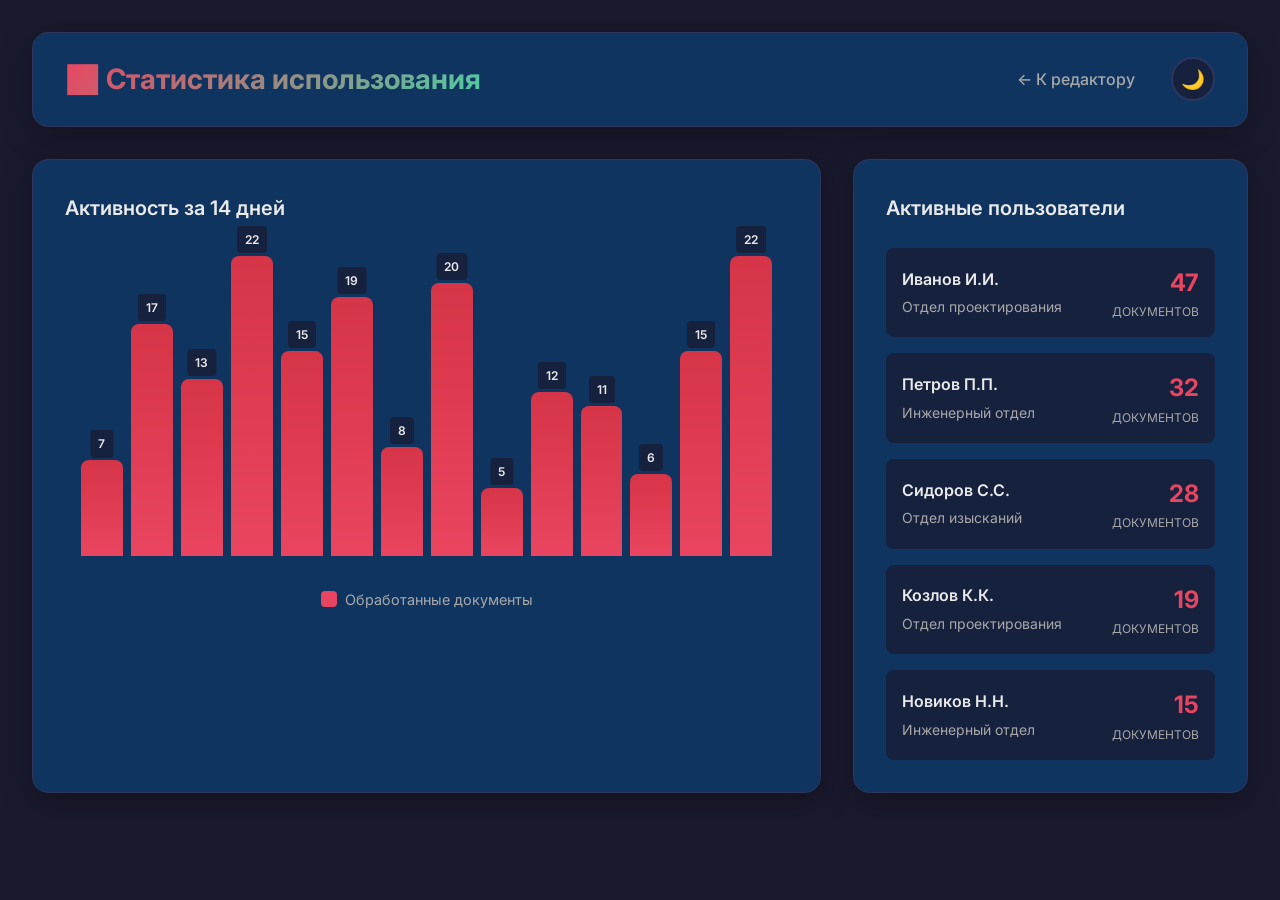
==== frontend/stats.html @ db3cbfbe "prod3" ====
<!DOCTYPE html>
<html lang="ru">
<head>
  <meta charset="UTF-8">
  <meta name="viewport" content="width=device-width, initial-scale=1.0">
  <title>Статистика - Генератор документов</title>
  <link rel="stylesheet" href="style.css">
  <link href="https://fonts.googleapis.com/css2?family=Inter:wght@400;500;600;700&display=swap" rel="stylesheet">
</head>
<body>
  <div class="container">
    <header class="header">
      <h1 class="header__title">📊 Статистика использования</h1>
      <nav class="header__nav">
        <a href="index.html" class="nav-link">← К редактору</a>
        <button class="theme-toggle" id="themeToggle" aria-label="Переключить тему">
          <span id="themeIcon">🌙</span>
        </button>
      </nav>
    </header>

    <div class="stats-grid">
      <section class="stats-card">
        <h2 class="section-title">Активность за 14 дней</h2>
        <div class="chart-container">
          <div class="chart" id="activityChart"></div>
        </div>
        <div class="chart-legend">
          <span class="chart-legend__item">
            <span class="chart-legend__color" style="background: var(--accent);"></span>
            Обработанные документы
          </span>
        </div>
      </section>

      <section class="stats-card">
        <h2 class="section-title">Активные пользователи</h2>
        <div class="users-list" id="usersList"></div>
      </section>
    </div>
  </div>

  <script src="stats.js"></script>
</body>
</html>
---- frontend/style.css ----
:root {
  --bg-primary: #1a1a2e;
  --bg-secondary: #16213e;
  --bg-card: #0f3460;
  --text-primary: #eaeaea;
  --text-secondary: #a8a8a8;
  --accent: #e94560;
  --accent-hover: #d63447;
  --accent-light: rgba(233, 69, 96, 0.1);
  --success: #4ecca3;
  --border: #2d3561;
  --shadow: 0 8px 32px rgba(0, 0, 0, 0.3);
  --radius: 16px;
  --radius-sm: 8px;
  --transition: all 0.3s cubic-bezier(0.4, 0, 0.2, 1);
  --font: 'Inter', -apple-system, BlinkMacSystemFont, sans-serif;
}

[data-theme="light"] {
  --bg-primary: #f5f7fa;
  --bg-secondary: #ffffff;
  --bg-card: #ffffff;
  --text-primary: #2d3748;
  --text-secondary: #718096;
  --success: #48bb78;
  --border: #e2e8f0;
  --shadow: 0 4px 16px rgba(0, 0, 0, 0.08);
}

* { box-sizing: border-box; margin: 0; padding: 0; }

body {
  font-family: var(--font);
  background: var(--bg-primary);
  color: var(--text-primary);
  line-height: 1.6;
  transition: var(--transition);
}

.container { max-width: 1600px; margin: 0 auto; padding: 2rem; min-height: 100vh; }

.header {
  display: flex;
  justify-content: space-between;
  align-items: center;
  margin-bottom: 2rem;
  padding: 1.5rem 2rem;
  background: var(--bg-card);
  border-radius: var(--radius);
  box-shadow: var(--shadow);
  border: 1px solid var(--border);
}

.header__title {
  font-size: 1.75rem;
  font-weight: 700;
  background: linear-gradient(135deg, var(--accent), var(--success));
  -webkit-background-clip: text;
  -webkit-text-fill-color: transparent;
}

.header__nav { display: flex; gap: 1rem; align-items: center; }

.nav-link {
  padding: 0.5rem 1.25rem;
  border-radius: var(--radius-sm);
  text-decoration: none;
  color: var(--text-secondary);
  font-weight: 500;
  transition: var(--transition);
}

.nav-link:hover { color: var(--accent); background: var(--accent-light); }

.theme-toggle {
  width: 44px; height: 44px;
  border-radius: 50%;
  border: 2px solid var(--border);
  background: var(--bg-secondary);
  cursor: pointer;
  display: flex; align-items: center; justify-content: center;
  transition: var(--transition);
  color: var(--text-primary);
  font-size: 1.2rem;
}

.theme-toggle:hover { border-color: var(--accent); transform: rotate(20deg); }

.main-grid { display: grid; grid-template-columns: 1fr 400px; gap: 2rem; margin-bottom: 2rem; }

.upload-section {
  background: var(--bg-card);
  border-radius: var(--radius);
  padding: 2rem;
  box-shadow: var(--shadow);
  border: 1px solid var(--border);
}

.section-title { font-size: 1.25rem; font-weight: 600; margin-bottom: 1.5rem; color: var(--text-primary); }

.drop-zone {
  border: 3px dashed var(--border);
  border-radius: var(--radius);
  padding: 3rem 2rem;
  text-align: center;
  cursor: pointer;
  transition: var(--transition);
  background: var(--bg-secondary);
  position: relative;
}

.drop-zone:hover, .drop-zone.drag-over { border-color: var(--accent); background: var(--accent-light); }

.drop-zone__icon { font-size: 3rem; margin-bottom: 1rem; color: var(--accent); }

.drop-zone__text { font-size: 1.1rem; color: var(--text-secondary); margin-bottom: 0.5rem; }

.drop-zone__hint { font-size: 0.875rem; color: var(--text-secondary); opacity: 0.7; }

.file-input { display: none; }

.file-info { margin-top: 1.5rem; padding: 1rem; background: var(--bg-secondary); border-radius: var(--radius-sm); display: none; }

.file-info.visible { display: block; animation: slideIn 0.3s ease; }

.file-info__name { font-weight: 600; color: var(--text-primary); margin-bottom: 0.25rem; }

.file-info__size { font-size: 0.875rem; color: var(--text-secondary); }

.progress-section { margin-top: 2rem; display: none; }

.progress-section.visible { display: block; animation: slideIn 0.3s ease; }

.progress-steps { display: flex; flex-direction: column; gap: 1rem; }

.progress-step {
  display: flex; align-items: center; gap: 1rem;
  padding: 1rem;
  background: var(--bg-secondary);
  border-radius: var(--radius-sm);
  transition: var(--transition);
}

.progress-step.active { background: var(--accent-light); border-left: 4px solid var(--accent); }

.progress-step.completed { opacity: 0.6; }

.progress-step__icon {
  width: 32px; height: 32px;
  border-radius: 50%;
  display: flex; align-items: center; justify-content: center;
  background: var(--border);
  color: var(--text-primary);
  font-weight: 600;
  flex-shrink: 0;
}

.progress-step.active .progress-step__icon { background: var(--accent); animation: pulse 1.5s infinite; }

.progress-step.completed .progress-step__icon { background: var(--success); }

.progress-step__text { font-weight: 500; }

@keyframes pulse { 0%, 100% { transform: scale(1); } 50% { transform: scale(1.1); } }

.actions { margin-top: 2rem; display: flex; gap: 1rem; }

.btn {
  padding: 0.875rem 2rem;
  border: none;
  border-radius: var(--radius-sm);
  font-size: 1rem;
  font-weight: 600;
  cursor: pointer;
  transition: var(--transition);
  display: inline-flex;
  align-items: center;
  gap: 0.5rem;
}

.btn--primary { background: var(--accent); color: white; }

.btn--primary:hover:not(:disabled) { background: var(--accent-hover); transform: translateY(-2px); box-shadow: 0 8px 16px rgba(233, 69, 96, 0.3); }

.btn--primary:disabled { opacity: 0.5; cursor: not-allowed; }

.btn--secondary { background: var(--bg-secondary); color: var(--text-primary); border: 2px solid var(--border); }

.btn--secondary:hover { border-color: var(--accent); color: var(--accent); }

.recent-files {
  background: var(--bg-card);
  border-radius: var(--radius);
  padding: 1.5rem;
  box-shadow: var(--shadow);
  border: 1px solid var(--border);
  max-height: calc(100vh - 200px);
  overflow-y: auto;
}

.recent-files__list { display: flex; flex-direction: column; gap: 0.75rem; }

.file-item {
  display: flex; align-items: center; justify-content: space-between;
  padding: 1rem;
  background: var(--bg-secondary);
  border-radius: var(--radius-sm);
  transition: var(--transition);
}

.file-item:hover { transform: translateX(4px); background: var(--accent-light); }

.file-item__info { flex: 1; min-width: 0; }

.file-item__name {
  font-weight: 600;
  color: var(--text-primary);
  margin-bottom: 0.25rem;
  font-size: 0.95rem;
  white-space: nowrap;
  overflow: hidden;
  text-overflow: ellipsis;
}

.file-item__date { font-size: 0.8rem; color: var(--text-secondary); }

.file-item__download {
  padding: 0.5rem 1rem;
  background: var(--accent);
  color: white;
  border: none;
  border-radius: var(--radius-sm);
  cursor: pointer;
  transition: var(--transition);
  font-size: 0.875rem;
  flex-shrink: 0;
  margin-left: 1rem;
}

.file-item__download:hover { background: var(--accent-hover); }

.empty-state { text-align: center; padding: 2rem; color: var(--text-secondary); }

.toast {
  position: fixed;
  bottom: 2rem;
  right: 2rem;
  background: var(--success);
  color: white;
  padding: 1rem 1.5rem;
  border-radius: var(--radius-sm);
  box-shadow: var(--shadow);
  transform: translateX(500px);
  transition: transform 0.4s cubic-bezier(0.4, 0, 0.2, 1);
  z-index: 1000;
  display: flex;
  align-items: center;
  gap: 0.75rem;
  font-weight: 500;
}

.toast.visible { transform: translateX(0); }

.toast__icon { font-size: 1.5rem; }

@keyframes slideIn { from { opacity: 0; transform: translateY(-10px); } to { opacity: 1; transform: translateY(0); } }

@media (max-width: 1200px) { .main-grid { grid-template-columns: 1fr; } .recent-files { max-height: 400px; } }

@media (max-width: 768px) {
  .container { padding: 1rem; }
  .header { flex-direction: column; gap: 1rem; }
  .actions { flex-direction: column; }
  .btn { width: 100%; justify-content: center; }
}

::-webkit-scrollbar { width: 8px; height: 8px; }

::-webkit-scrollbar-track { background: var(--bg-secondary); }

::-webkit-scrollbar-thumb { background: var(--border); border-radius: 4px; }

::-webkit-scrollbar-thumb:hover { background: var(--accent); }

.stats-grid { display: grid; grid-template-columns: 2fr 1fr; gap: 2rem; margin-bottom: 2rem; }

.stats-card { background: var(--bg-card); border-radius: var(--radius); padding: 2rem; box-shadow: var(--shadow); border: 1px solid var(--border); }

.chart-container { height: 300px; margin: 2rem 0; }

.chart { display: flex; align-items: flex-end; justify-content: space-between; height: 100%; gap: 0.5rem; padding: 0 1rem; }

.chart-bar {
  flex: 1;
  background: linear-gradient(to top, var(--accent), var(--accent-hover));
  border-radius: 8px 8px 0 0;
  position: relative;
  cursor: pointer;
  transition: var(--transition);
  min-height: 20px;
}

.chart-bar:hover { opacity: 0.8; transform: translateY(-4px); }

.chart-bar__label {
  position: absolute;
  top: -30px;
  left: 50%;
  transform: translateX(-50%);
  background: var(--bg-secondary);
  padding: 0.25rem 0.5rem;
  border-radius: 4px;
  font-size: 0.75rem;
  font-weight: 600;
  white-space: nowrap;
}

.chart-legend { display: flex; justify-content: center; gap: 2rem; margin-top: 1rem; }

.chart-legend__item { display: flex; align-items: center; gap: 0.5rem; font-size: 0.9rem; color: var(--text-secondary); }

.chart-legend__color { width: 16px; height: 16px; border-radius: 4px; }

.users-list { display: flex; flex-direction: column; gap: 1rem; }

.user-item {
  display: flex; justify-content: space-between; align-items: center;
  padding: 1rem;
  background: var(--bg-secondary);
  border-radius: var(--radius-sm);
  transition: var(--transition);
}

.user-item:hover { transform: translateX(4px); background: var(--accent-light); }

.user-item__info { flex: 1; }

.user-item__name { font-weight: 600; color: var(--text-primary); margin-bottom: 0.25rem; }

.user-item__dept { font-size: 0.875rem; color: var(--text-secondary); }

.user-item__stats { text-align: right; }

.user-item__count { font-size: 1.5rem; font-weight: 700; color: var(--accent); }

.user-item__label { font-size: 0.75rem; color: var(--text-secondary); text-transform: uppercase; }

@media (max-width: 1200px) { .stats-grid { grid-template-columns: 1fr; } }
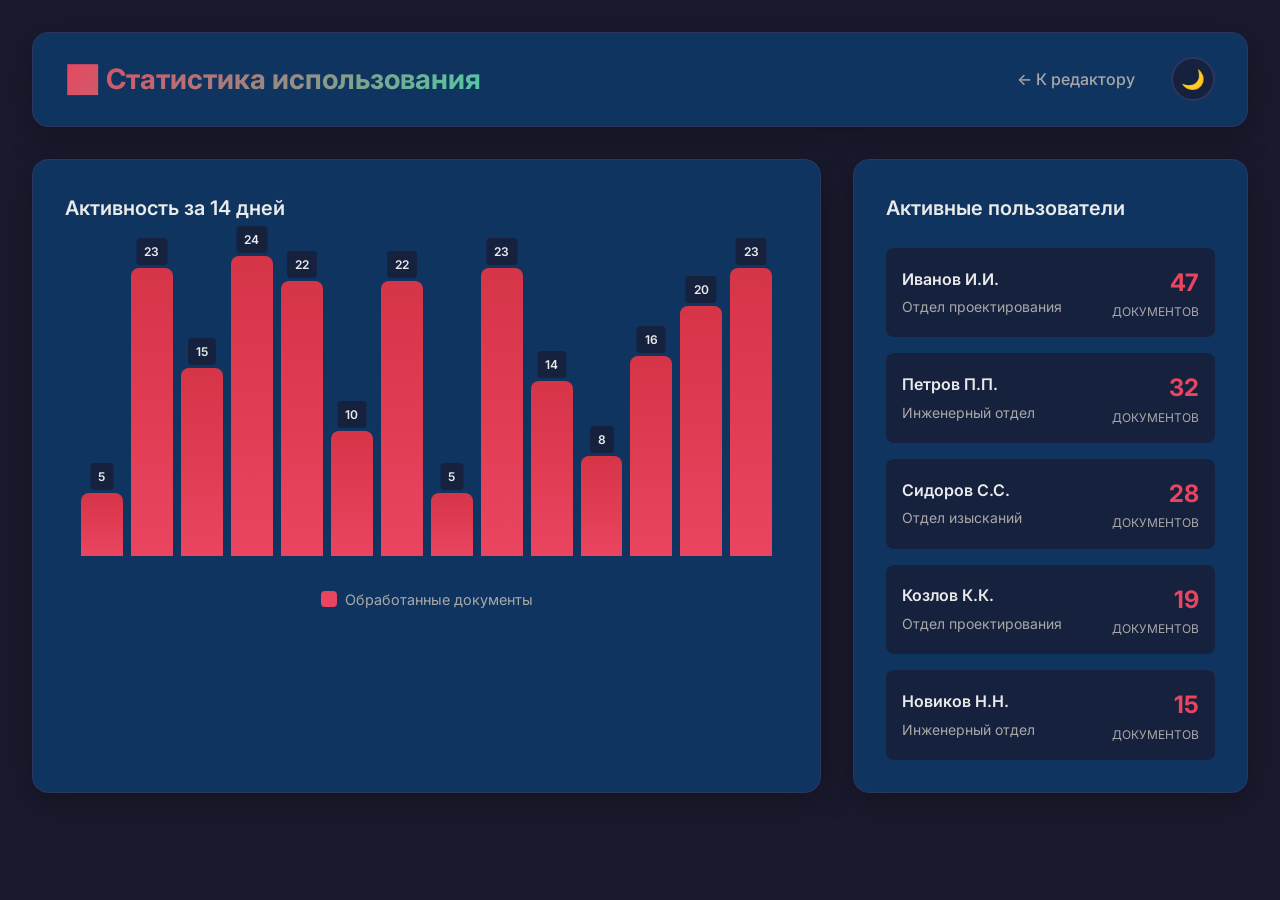
==== commit 4f2d3eb1: "11.08.26" ====
--- a/frontend/stats.html
+++ b/frontend/stats.html
@@ -18,7 +18,6 @@
         </button>
       </nav>
     </header>
-
     <div class="stats-grid">
       <section class="stats-card">
         <h2 class="section-title">Активность за 14 дней</h2>
@@ -32,14 +31,12 @@
           </span>
         </div>
       </section>
-
       <section class="stats-card">
         <h2 class="section-title">Активные пользователи</h2>
         <div class="users-list" id="usersList"></div>
       </section>
     </div>
   </div>
-
   <script src="stats.js"></script>
 </body>
 </html>
--- a/frontend/style.css
+++ b/frontend/style.css
@@ -8,6 +8,7 @@
   --accent-hover: #d63447;
   --accent-light: rgba(233, 69, 96, 0.1);
   --success: #4ecca3;
+  --success-light: rgba(78, 204, 163, 0.12);
   --border: #2d3561;
   --shadow: 0 8px 32px rgba(0, 0, 0, 0.3);
   --radius: 16px;
@@ -23,6 +24,7 @@
   --text-primary: #2d3748;
   --text-secondary: #718096;
   --success: #48bb78;
+  --success-light: rgba(72, 187, 120, 0.1);
   --border: #e2e8f0;
   --shadow: 0 4px 16px rgba(0, 0, 0, 0.08);
 }
@@ -35,6 +37,19 @@
   color: var(--text-primary);
   line-height: 1.6;
   transition: var(--transition);
+}
+
+@media (prefers-reduced-motion: reduce) {
+  *, *::before, *::after {
+    animation-duration: 0.01ms !important;
+    animation-iteration-count: 1 !important;
+    transition-duration: 0.01ms !important;
+  }
+}
+
+:focus-visible {
+  outline: 2px solid var(--accent);
+  outline-offset: 2px;
 }
 
 .container { max-width: 1600px; margin: 0 auto; padding: 2rem; min-height: 100vh; }
@@ -86,7 +101,7 @@
 
 .theme-toggle:hover { border-color: var(--accent); transform: rotate(20deg); }
 
-.main-grid { display: grid; grid-template-columns: 1fr 400px; gap: 2rem; margin-bottom: 2rem; }
+.main-grid { display: grid; grid-template-columns: 1fr 400px; gap: 2rem; margin-bottom: 2rem; align-items: start; }
 
 .upload-section {
   background: var(--bg-card);
@@ -127,9 +142,92 @@
 
 .file-info__size { font-size: 0.875rem; color: var(--text-secondary); }
 
+/* Поле названия проекта */
+
+.project-field {
+  margin-top: 1rem;
+  padding: 1rem;
+  background: var(--bg-secondary);
+  border-radius: var(--radius-sm);
+  display: none;
+}
+
+.project-field.visible { display: block; animation: slideIn 0.3s ease; }
+
+.project-field__label {
+  display: block;
+  font-size: 0.8rem;
+  font-weight: 600;
+  color: var(--text-secondary);
+  text-transform: uppercase;
+  letter-spacing: 0.03em;
+  margin-bottom: 0.5rem;
+}
+
+.project-field__input {
+  width: 100%;
+  padding: 0.7rem 0.9rem;
+  font-family: var(--font);
+  font-size: 0.95rem;
+  font-weight: 500;
+  color: var(--text-primary);
+  background: var(--bg-primary);
+  border: 2px solid var(--border);
+  border-radius: var(--radius-sm);
+  transition: var(--transition);
+}
+
+.project-field__input:focus {
+  outline: none;
+  border-color: var(--accent);
+}
+
+.project-field__hint {
+  margin-top: 0.5rem;
+  font-size: 0.75rem;
+  color: var(--text-secondary);
+  opacity: 0.8;
+}
+
+/* Индикатор процесса обработки */
+
 .progress-section { margin-top: 2rem; display: none; }
 
 .progress-section.visible { display: block; animation: slideIn 0.3s ease; }
+
+.progress-bar {
+  height: 6px;
+  border-radius: 999px;
+  background: var(--border);
+  overflow: hidden;
+  margin-bottom: 1.5rem;
+  position: relative;
+}
+
+.progress-bar__fill {
+  position: absolute;
+  top: 0; left: 0; bottom: 0;
+  width: 40%;
+  border-radius: 999px;
+  background: linear-gradient(90deg, var(--accent), var(--success));
+  transform: translateX(-100%);
+}
+
+.progress-bar.active .progress-bar__fill {
+  animation: progressSlide 1.3s ease-in-out infinite;
+}
+
+.progress-bar.done .progress-bar__fill {
+  animation: none;
+  width: 100%;
+  transform: translateX(0);
+}
+
+@keyframes progressSlide {
+  0% { transform: translateX(-100%); }
+  50% { transform: translateX(130%); }
+  100% { transform: translateX(280%); }
+}
 
 .progress-steps { display: flex; flex-direction: column; gap: 1rem; }
 
@@ -163,9 +261,27 @@
 
 @keyframes pulse { 0%, 100% { transform: scale(1); } 50% { transform: scale(1.1); } }
 
+.progress-done {
+  display: none;
+  align-items: center;
+  gap: 0.75rem;
+  margin-top: 1.25rem;
+  padding: 1rem 1.25rem;
+  background: var(--success-light);
+  border: 1px solid var(--success);
+  border-radius: var(--radius-sm);
+  color: var(--text-primary);
+  font-weight: 500;
+}
+
+.progress-done.visible { display: flex; animation: slideIn 0.3s ease; }
+
+.progress-done__icon { font-size: 1.3rem; }
+
 .actions { margin-top: 2rem; display: flex; gap: 1rem; }
 
 .btn {
+  position: relative;
   padding: 0.875rem 2rem;
   border: none;
   border-radius: var(--radius-sm);
@@ -186,7 +302,26 @@
 
 .btn--secondary { background: var(--bg-secondary); color: var(--text-primary); border: 2px solid var(--border); }
 
-.btn--secondary:hover { border-color: var(--accent); color: var(--accent); }
+.btn--secondary:hover:not(:disabled) { border-color: var(--accent); color: var(--accent); }
+
+.btn--secondary:disabled { opacity: 0.5; cursor: not-allowed; }
+
+.btn__spinner {
+  display: none;
+  width: 16px; height: 16px;
+  border-radius: 50%;
+  border: 2px solid rgba(255, 255, 255, 0.4);
+  border-top-color: white;
+}
+
+.btn__spinner.spinning {
+  display: inline-block;
+  animation: spin 0.7s linear infinite;
+}
+
+@keyframes spin { to { transform: rotate(360deg); } }
+
+/* Список готовых файлов, сгруппированный по проектам */
 
 .recent-files {
   background: var(--bg-card);
@@ -194,47 +329,115 @@
   padding: 1.5rem;
   box-shadow: var(--shadow);
   border: 1px solid var(--border);
-  max-height: calc(100vh - 200px);
+  display: flex;
+  flex-direction: column;
+}
+
+.recent-files__list {
+  display: flex;
+  flex-direction: column;
+  gap: 0.75rem;
+  max-height: calc(100vh - 220px);
   overflow-y: auto;
-}
-
-.recent-files__list { display: flex; flex-direction: column; gap: 0.75rem; }
-
-.file-item {
-  display: flex; align-items: center; justify-content: space-between;
-  padding: 1rem;
-  background: var(--bg-secondary);
-  border-radius: var(--radius-sm);
-  transition: var(--transition);
-}
-
-.file-item:hover { transform: translateX(4px); background: var(--accent-light); }
-
-.file-item__info { flex: 1; min-width: 0; }
-
-.file-item__name {
-  font-weight: 600;
-  color: var(--text-primary);
-  margin-bottom: 0.25rem;
-  font-size: 0.95rem;
+  padding-right: 4px;
+}
+
+.file-group {
+  border: 1px solid var(--border);
+  border-radius: var(--radius-sm);
+  overflow: hidden;
+  background: var(--bg-secondary);
+}
+
+.file-group__header {
+  width: 100%;
+  display: flex;
+  align-items: center;
+  gap: 0.6rem;
+  padding: 0.75rem 1rem;
+  background: transparent;
+  border: none;
+  cursor: pointer;
+  font-family: var(--font);
+  color: var(--text-primary);
+  text-align: left;
+  transition: var(--transition);
+}
+
+.file-group__header:hover { background: var(--accent-light); }
+
+.file-group__chevron {
+  font-size: 0.7rem;
+  color: var(--text-secondary);
+  transition: transform 0.25s ease;
+  flex-shrink: 0;
+}
+
+.file-group--collapsed .file-group__chevron { transform: rotate(-90deg); }
+
+.file-group__name {
+  flex: 1;
+  font-weight: 600;
+  font-size: 0.9rem;
   white-space: nowrap;
   overflow: hidden;
   text-overflow: ellipsis;
 }
 
-.file-item__date { font-size: 0.8rem; color: var(--text-secondary); }
+.file-group__count {
+  font-size: 0.75rem;
+  font-weight: 600;
+  color: var(--text-secondary);
+  background: var(--bg-primary);
+  border-radius: 999px;
+  padding: 0.15rem 0.55rem;
+  flex-shrink: 0;
+}
+
+.file-group__files {
+  display: flex;
+  flex-direction: column;
+  gap: 0.5rem;
+  padding: 0 0.6rem 0.6rem;
+}
+
+.file-group--collapsed .file-group__files { display: none; }
+
+.file-item {
+  display: flex; align-items: center; justify-content: space-between;
+  padding: 0.85rem;
+  background: var(--bg-primary);
+  border-radius: var(--radius-sm);
+  transition: var(--transition);
+}
+
+.file-item:hover { transform: translateX(4px); background: var(--accent-light); }
+
+.file-item__info { flex: 1; min-width: 0; }
+
+.file-item__name {
+  font-weight: 600;
+  color: var(--text-primary);
+  margin-bottom: 0.25rem;
+  font-size: 0.9rem;
+  white-space: nowrap;
+  overflow: hidden;
+  text-overflow: ellipsis;
+}
+
+.file-item__date { font-size: 0.75rem; color: var(--text-secondary); }
 
 .file-item__download {
-  padding: 0.5rem 1rem;
+  padding: 0.5rem 0.85rem;
   background: var(--accent);
   color: white;
   border: none;
   border-radius: var(--radius-sm);
   cursor: pointer;
   transition: var(--transition);
-  font-size: 0.875rem;
+  font-size: 0.8rem;
   flex-shrink: 0;
-  margin-left: 1rem;
+  margin-left: 0.75rem;
 }
 
 .file-item__download:hover { background: var(--accent-hover); }
@@ -257,6 +460,7 @@
   align-items: center;
   gap: 0.75rem;
   font-weight: 500;
+  max-width: 90vw;
 }
 
 .toast.visible { transform: translateX(0); }
@@ -265,7 +469,10 @@
 
 @keyframes slideIn { from { opacity: 0; transform: translateY(-10px); } to { opacity: 1; transform: translateY(0); } }
 
-@media (max-width: 1200px) { .main-grid { grid-template-columns: 1fr; } .recent-files { max-height: 400px; } }
+@media (max-width: 1200px) {
+  .main-grid { grid-template-columns: 1fr; }
+  .recent-files__list { max-height: 400px; }
+}
 
 @media (max-width: 768px) {
   .container { padding: 1rem; }
@@ -281,6 +488,8 @@
 ::-webkit-scrollbar-thumb { background: var(--border); border-radius: 4px; }
 
 ::-webkit-scrollbar-thumb:hover { background: var(--accent); }
+
+/* Страница статистики */
 
 .stats-grid { display: grid; grid-template-columns: 2fr 1fr; gap: 2rem; margin-bottom: 2rem; }
 
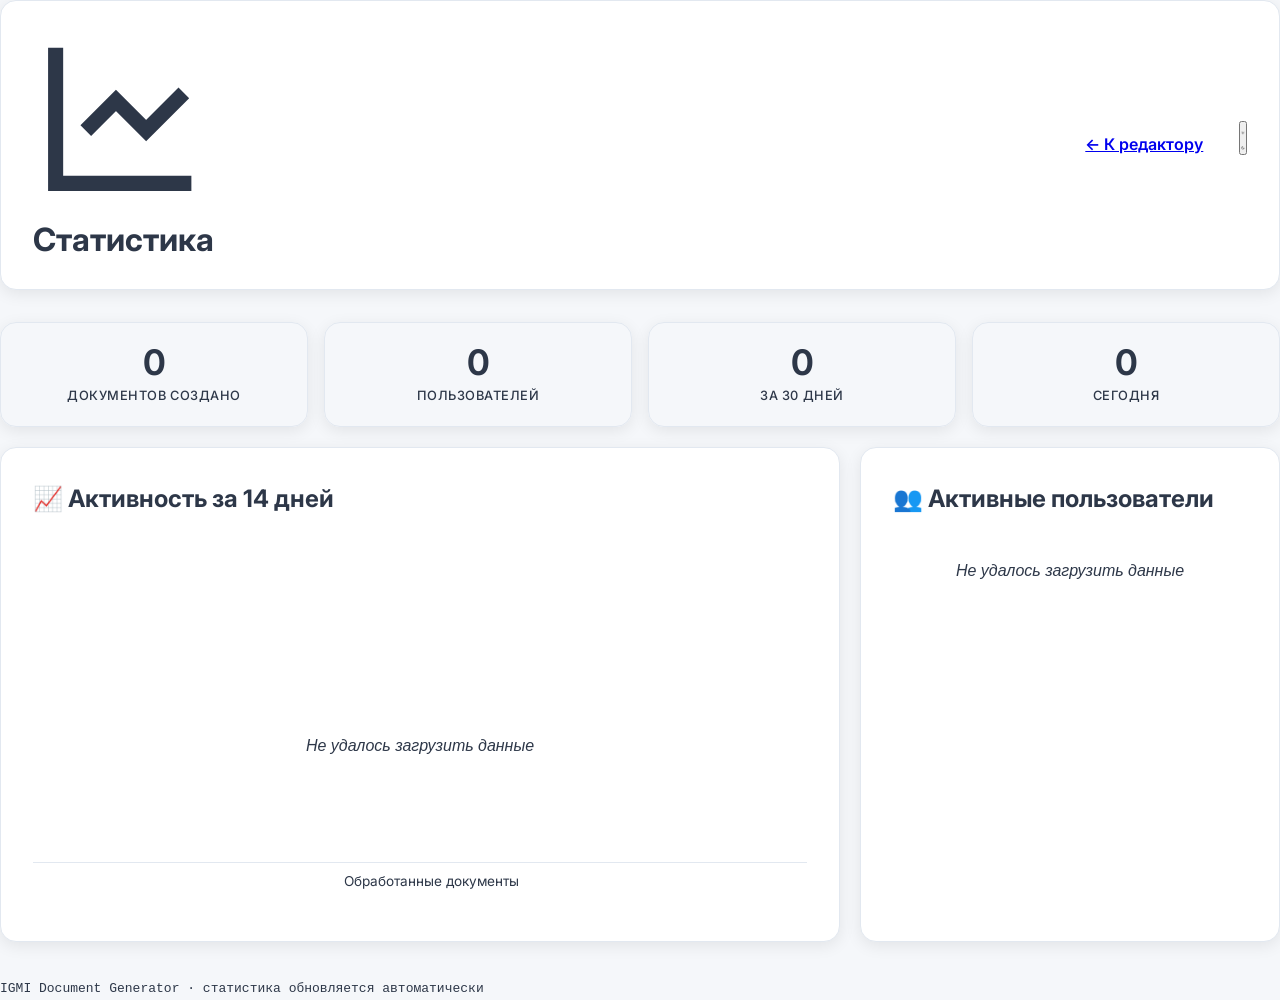
==== commit 503c09b0: "web" ====
--- a/frontend/stats.html
+++ b/frontend/stats.html
@@ -3,40 +3,95 @@
 <head>
   <meta charset="UTF-8">
   <meta name="viewport" content="width=device-width, initial-scale=1.0">
-  <title>Статистика - Генератор документов</title>
+  <title>Статистика — Локальный редактор текста</title>
   <link rel="stylesheet" href="style.css">
   <link href="https://fonts.googleapis.com/css2?family=Inter:wght@400;500;600;700&display=swap" rel="stylesheet">
 </head>
 <body>
-  <div class="container">
+  <div class="app">
     <header class="header">
-      <h1 class="header__title">📊 Статистика использования</h1>
-      <nav class="header__nav">
-        <a href="index.html" class="nav-link">← К редактору</a>
-        <button class="theme-toggle" id="themeToggle" aria-label="Переключить тему">
-          <span id="themeIcon">🌙</span>
+      <div class="header__brand">
+        <svg class="header__logo" viewBox="0 0 24 24" fill="none" stroke="currentColor" stroke-width="2">
+          <path d="M3 3v18h18"></path>
+          <path d="M7 14l4-4 4 4 5-5"></path>
+        </svg>
+        <h1>Статистика</h1>
+      </div>
+      <div class="header__actions">
+        <a href="/" class="btn btn--ghost btn--sm">← К редактору</a>
+        <button class="icon-btn" id="themeToggle" aria-label="Переключить тему">
+          <svg class="icon-sun" viewBox="0 0 24 24" fill="none" stroke="currentColor" stroke-width="2">
+            <circle cx="12" cy="12" r="4"></circle>
+            <path d="M12 2v2M12 20v2M4.93 4.93l1.41 1.41M17.66 17.66l1.41 1.41M2 12h2M20 12h2M4.93 19.07l1.41-1.41M17.66 6.34l1.41-1.41"></path>
+          </svg>
+          <svg class="icon-moon" viewBox="0 0 24 24" fill="none" stroke="currentColor" stroke-width="2">
+            <path d="M21 12.79A9 9 0 1 1 11.21 3 7 7 0 0 0 21 12.79z"></path>
+          </svg>
         </button>
-      </nav>
+      </div>
     </header>
-    <div class="stats-grid">
-      <section class="stats-card">
-        <h2 class="section-title">Активность за 14 дней</h2>
-        <div class="chart-container">
-          <div class="chart" id="activityChart"></div>
+
+    <main class="stats-layout">
+      <!-- Счётчики сверху -->
+      <section class="counters" id="counters">
+        <div class="counter">
+          <div class="counter__value" id="counterDocs">0</div>
+          <div class="counter__label">документов создано</div>
         </div>
-        <div class="chart-legend">
-          <span class="chart-legend__item">
-            <span class="chart-legend__color" style="background: var(--accent);"></span>
-            Обработанные документы
-          </span>
+        <div class="counter">
+          <div class="counter__value" id="counterUsers">0</div>
+          <div class="counter__label">пользователей</div>
+        </div>
+        <div class="counter">
+          <div class="counter__value" id="counter30d">0</div>
+          <div class="counter__label">за 30 дней</div>
+        </div>
+        <div class="counter">
+          <div class="counter__value" id="counterToday">0</div>
+          <div class="counter__label">сегодня</div>
         </div>
       </section>
-      <section class="stats-card">
-        <h2 class="section-title">Активные пользователи</h2>
-        <div class="users-list" id="usersList"></div>
-      </section>
-    </div>
+
+      <!-- Основная сетка: график + пользователи -->
+      <div class="stats-grid">
+        <section class="panel stats-card">
+          <div class="panel__header">
+            <h2>📈 Активность за 14 дней</h2>
+          </div>
+          <div class="chart-container">
+            <div class="chart" id="activityChart">
+              <div class="placeholder">Загрузка...</div>
+            </div>
+          </div>
+          <div class="chart-legend">
+            <span class="chart-legend__item">
+              <span class="chart-legend__color"></span>
+              Обработанные документы
+            </span>
+          </div>
+        </section>
+
+        <section class="panel stats-card">
+          <div class="panel__header">
+            <h2>👥 Активные пользователи</h2>
+          </div>
+          <div class="users-list" id="usersList">
+            <div class="placeholder">Загрузка...</div>
+          </div>
+        </section>
+      </div>
+    </main>
+
+    <footer class="footer">
+      <code>IGMI Document Generator · статистика обновляется автоматически</code>
+    </footer>
   </div>
+
+  <div class="toast" id="toast">
+    <span class="toast__icon">✅</span>
+    <span class="toast__text" id="toastText"></span>
+  </div>
+
   <script src="stats.js"></script>
 </body>
 </html>
--- a/frontend/style.css
+++ b/frontend/style.css
@@ -70,6 +70,7 @@
   font-size: 1.75rem;
   font-weight: 700;
   background: linear-gradient(135deg, var(--accent), var(--success));
+  background-clip: text;
   -webkit-background-clip: text;
   -webkit-text-fill-color: transparent;
 }
@@ -554,4 +555,274 @@
 
 .user-item__label { font-size: 0.75rem; color: var(--text-secondary); text-transform: uppercase; }
 
-@media (max-width: 1200px) { .stats-grid { grid-template-columns: 1fr; } }+@media (max-width: 1200px) { .stats-grid { grid-template-columns: 1fr; } }
+
+/* ============================================= */
+/* СТРАНИЦА СТАТИСТИКИ                          */
+/* ============================================= */
+
+.stats-layout {
+  display: flex;
+  flex-direction: column;
+  gap: 1.25rem;
+  flex: 1;
+}
+
+/* Счётчики */
+.counters {
+  display: grid;
+  grid-template-columns: repeat(4, 1fr);
+  gap: 1rem;
+}
+
+.counter {
+  background: var(--bg-elevated);
+  border: 1px solid var(--border);
+  border-radius: var(--radius);
+  padding: 1.25rem 1rem;
+  box-shadow: var(--shadow);
+  text-align: center;
+  transition: transform var(--transition), border-color var(--transition);
+}
+
+.counter:hover {
+  transform: translateY(-2px);
+  border-color: var(--primary);
+}
+
+.counter__value {
+  font-size: 2.2rem;
+  font-weight: 700;
+  color: var(--primary);
+  line-height: 1.1;
+  margin-bottom: 0.25rem;
+  font-variant-numeric: tabular-nums;
+}
+
+.counter__label {
+  font-size: 0.8rem;
+  color: var(--text-muted);
+  font-weight: 500;
+  text-transform: uppercase;
+  letter-spacing: 0.04em;
+}
+
+/* Сетка: график + пользователи */
+.stats-grid {
+  display: grid;
+  grid-template-columns: 2fr 1fr;
+  gap: 1.25rem;
+}
+
+.stats-card {
+  min-height: 380px;
+}
+
+/* График */
+.chart-container {
+  height: 280px;
+  padding: 1rem 1.25rem;
+  display: flex;
+  align-items: flex-end;
+}
+
+.chart {
+  display: flex;
+  align-items: flex-end;
+  justify-content: space-between;
+  width: 100%;
+  height: 100%;
+  gap: 6px;
+  padding-bottom: 24px;
+  position: relative;
+}
+
+.chart-bar {
+  flex: 1;
+  background: linear-gradient(to top, var(--primary), var(--primary-hover));
+  border-radius: 6px 6px 0 0;
+  position: relative;
+  cursor: pointer;
+  transition: opacity var(--transition), transform var(--transition);
+  min-height: 4px;
+  display: flex;
+  align-items: flex-end;
+  justify-content: center;
+}
+
+.chart-bar:hover {
+  opacity: 0.85;
+  transform: translateY(-2px);
+}
+
+.chart-bar__label {
+  position: absolute;
+  top: -22px;
+  font-size: 0.72rem;
+  font-weight: 600;
+  color: var(--text);
+  opacity: 0;
+  transition: opacity var(--transition);
+  pointer-events: none;
+}
+
+.chart-bar:hover .chart-bar__label {
+  opacity: 1;
+}
+
+.chart-bar__date {
+  position: absolute;
+  bottom: -20px;
+  font-size: 0.65rem;
+  color: var(--text-muted);
+  white-space: nowrap;
+}
+
+.chart-legend {
+  padding: 0.5rem 1.25rem 1rem;
+  display: flex;
+  justify-content: center;
+  gap: 1.5rem;
+  border-top: 1px solid var(--border);
+}
+
+.chart-legend__item {
+  display: flex;
+  align-items: center;
+  gap: 0.5rem;
+  font-size: 0.85rem;
+  color: var(--text-muted);
+}
+
+.chart-legend__color {
+  width: 14px;
+  height: 14px;
+  border-radius: 3px;
+  background: var(--primary);
+}
+
+/* Список пользователей */
+.users-list {
+  padding: 0.5rem;
+  overflow-y: auto;
+  max-height: 320px;
+  display: flex;
+  flex-direction: column;
+  gap: 0.5rem;
+}
+
+.user-item {
+  display: flex;
+  align-items: center;
+  justify-content: space-between;
+  padding: 0.85rem 1rem;
+  background: var(--bg);
+  border: 1px solid var(--border);
+  border-radius: var(--radius-sm);
+  transition: all var(--transition);
+}
+
+.user-item:hover {
+  background: var(--bg-muted);
+  border-color: var(--primary);
+  transform: translateX(2px);
+}
+
+.user-item__info {
+  flex: 1;
+  min-width: 0;
+}
+
+.user-item__name {
+  font-weight: 600;
+  color: var(--text);
+  font-size: 0.95rem;
+  white-space: nowrap;
+  overflow: hidden;
+  text-overflow: ellipsis;
+}
+
+.user-item__rank {
+  font-size: 0.75rem;
+  color: var(--text-muted);
+  margin-top: 0.15rem;
+}
+
+.user-item__stats {
+  text-align: right;
+  flex-shrink: 0;
+  margin-left: 1rem;
+}
+
+.user-item__count {
+  font-size: 1.4rem;
+  font-weight: 700;
+  color: var(--primary);
+  line-height: 1;
+  font-variant-numeric: tabular-nums;
+}
+
+.user-item__label {
+  font-size: 0.7rem;
+  color: var(--text-muted);
+  text-transform: uppercase;
+  letter-spacing: 0.04em;
+  margin-top: 0.15rem;
+}
+
+/* Плейсхолдер */
+.placeholder {
+  color: var(--text-muted);
+  font-style: italic;
+  padding: 2rem;
+  text-align: center;
+  width: 100%;
+}
+
+/* Toast (если нужен) */
+.toast {
+  position: fixed;
+  bottom: 2rem;
+  right: 2rem;
+  background: var(--bg-elevated);
+  color: var(--text);
+  border: 1px solid var(--border);
+  padding: 0.85rem 1.25rem;
+  border-radius: var(--radius-sm);
+  box-shadow: var(--shadow);
+  display: flex;
+  align-items: center;
+  gap: 0.6rem;
+  transform: translateX(calc(100% + 3rem));
+  transition: transform 0.4s cubic-bezier(0.4, 0, 0.2, 1);
+  z-index: 1000;
+  font-size: 0.9rem;
+  font-weight: 500;
+}
+
+.toast--visible {
+  transform: translateX(0);
+}
+
+.toast__icon {
+  font-size: 1.2rem;
+}
+
+/* Адаптив */
+@media (max-width: 900px) {
+  .stats-grid {
+    grid-template-columns: 1fr;
+  }
+  .counters {
+    grid-template-columns: repeat(2, 1fr);
+  }
+}
+
+@media (max-width: 500px) {
+  .counters {
+    grid-template-columns: 1fr;
+  }
+  .counter__value {
+    font-size: 1.8rem;
+  }
+}
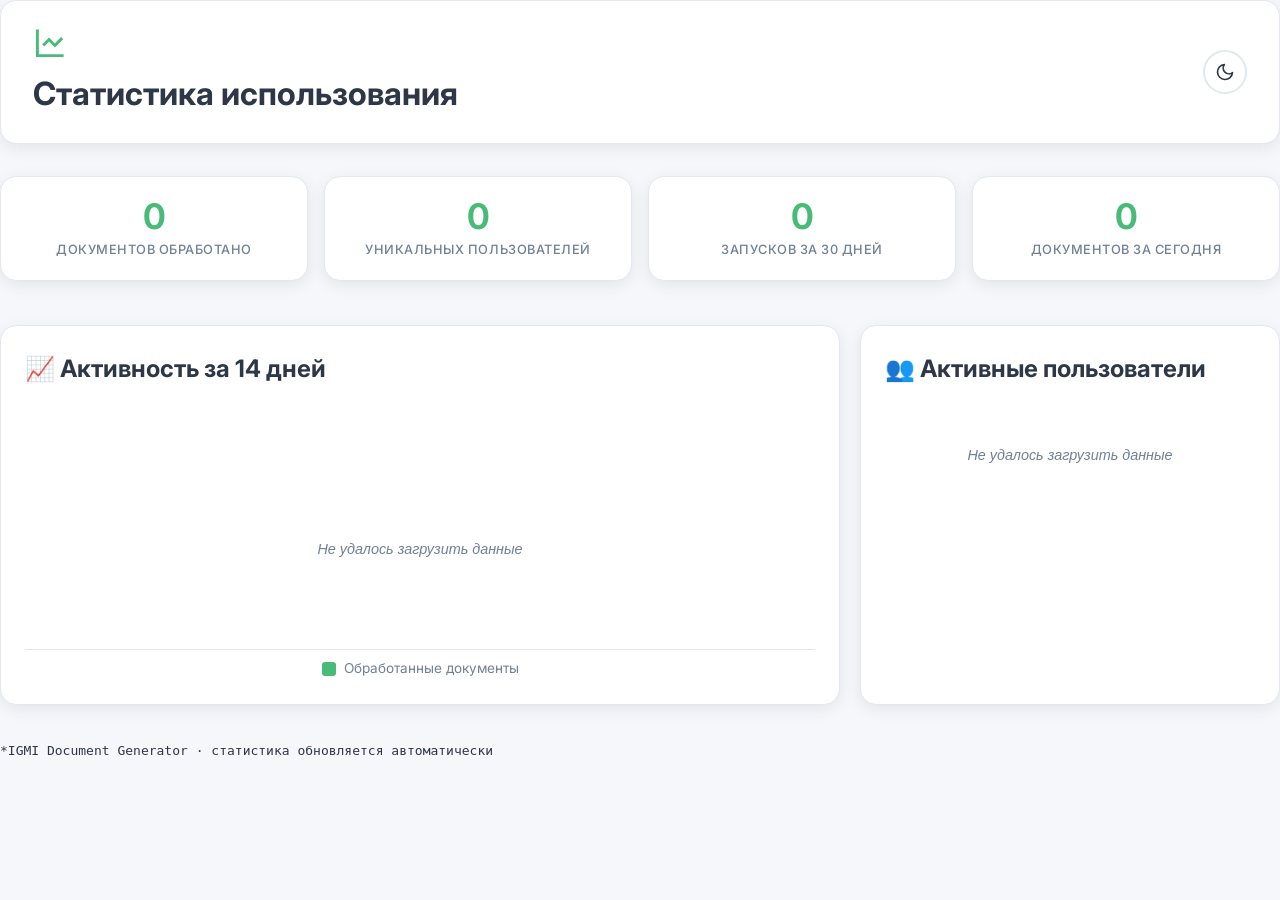
==== commit 0feb5bee: "front" ====
--- a/frontend/stats.html
+++ b/frontend/stats.html
@@ -9,46 +9,54 @@
 </head>
 <body>
   <div class="app">
-    <header class="header">
-      <div class="header__brand">
-        <svg class="header__logo" viewBox="0 0 24 24" fill="none" stroke="currentColor" stroke-width="2">
-          <path d="M3 3v18h18"></path>
-          <path d="M7 14l4-4 4 4 5-5"></path>
-        </svg>
-        <h1>Статистика</h1>
-      </div>
-      <div class="header__actions">
-        <a href="/" class="btn btn--ghost btn--sm">← К редактору</a>
-        <button class="icon-btn" id="themeToggle" aria-label="Переключить тему">
-          <svg class="icon-sun" viewBox="0 0 24 24" fill="none" stroke="currentColor" stroke-width="2">
-            <circle cx="12" cy="12" r="4"></circle>
-            <path d="M12 2v2M12 20v2M4.93 4.93l1.41 1.41M17.66 17.66l1.41 1.41M2 12h2M20 12h2M4.93 19.07l1.41-1.41M17.66 6.34l1.41-1.41"></path>
-          </svg>
-          <svg class="icon-moon" viewBox="0 0 24 24" fill="none" stroke="currentColor" stroke-width="2">
-            <path d="M21 12.79A9 9 0 1 1 11.21 3 7 7 0 0 0 21 12.79z"></path>
-          </svg>
-        </button>
-      </div>
-    </header>
+<header class="header">
+  <div class="header__brand">
+    <svg class="header__logo" viewBox="0 0 24 24" fill="none" stroke="currentColor" stroke-width="2">
+      <path d="M3 3v18h18"></path>
+      <path d="M7 14l4-4 4 4 5-5"></path>
+    </svg>
+    <h1>Статистика использования</h1>
+  </div>
+  <div class="header__actions">
+<button class="theme-toggle" id="themeToggle" aria-label="Переключить тему">
+  <!-- Луна: видна в светлой теме (чтобы переключиться на тёмную) -->
+  <svg class="theme-icon icon-moon" viewBox="0 0 24 24" fill="none" stroke="currentColor" stroke-width="2" stroke-linecap="round" stroke-linejoin="round">
+    <path d="M21 12.79A9 9 0 1 1 11.21 3 7 7 0 0 0 21 12.79z"></path>
+  </svg>
+  <!-- Солнце: видно в тёмной теме (чтобы переключиться на светлую) -->
+  <svg class="theme-icon icon-sun" viewBox="0 0 24 24" fill="none" stroke="currentColor" stroke-width="2" stroke-linecap="round" stroke-linejoin="round">
+    <circle cx="12" cy="12" r="5"></circle>
+    <line x1="12" y1="1" x2="12" y2="3"></line>
+    <line x1="12" y1="21" x2="12" y2="23"></line>
+    <line x1="4.22" y1="4.22" x2="5.64" y2="5.64"></line>
+    <line x1="18.36" y1="18.36" x2="19.78" y2="19.78"></line>
+    <line x1="1" y1="12" x2="3" y2="12"></line>
+    <line x1="21" y1="12" x2="23" y2="12"></line>
+    <line x1="4.22" y1="19.78" x2="5.64" y2="18.36"></line>
+    <line x1="18.36" y1="5.64" x2="19.78" y2="4.22"></line>
+  </svg>
+</button>
+  </div>
+</header>
 
     <main class="stats-layout">
       <!-- Счётчики сверху -->
       <section class="counters" id="counters">
         <div class="counter">
           <div class="counter__value" id="counterDocs">0</div>
-          <div class="counter__label">документов создано</div>
+          <div class="counter__label">документов обработано</div>
         </div>
         <div class="counter">
           <div class="counter__value" id="counterUsers">0</div>
-          <div class="counter__label">пользователей</div>
+          <div class="counter__label">уникальных пользователей</div>
         </div>
         <div class="counter">
           <div class="counter__value" id="counter30d">0</div>
-          <div class="counter__label">за 30 дней</div>
+          <div class="counter__label">запусков за 30 дней</div>
         </div>
         <div class="counter">
           <div class="counter__value" id="counterToday">0</div>
-          <div class="counter__label">сегодня</div>
+          <div class="counter__label">документов за сегодня</div>
         </div>
       </section>
 
@@ -83,7 +91,7 @@
     </main>
 
     <footer class="footer">
-      <code>IGMI Document Generator · статистика обновляется автоматически</code>
+      <code>*IGMI Document Generator · статистика обновляется автоматически</code>
     </footer>
   </div>
 
--- a/frontend/style.css
+++ b/frontend/style.css
@@ -1,3 +1,4 @@
+/* ===== CSS-переменные (тёмная тема по умолчанию) ===== */
 :root {
   --bg-primary: #1a1a2e;
   --bg-secondary: #16213e;
@@ -15,20 +16,45 @@
   --radius-sm: 8px;
   --transition: all 0.3s cubic-bezier(0.4, 0, 0.2, 1);
   --font: 'Inter', -apple-system, BlinkMacSystemFont, sans-serif;
-}
-
+
+  /* Алиасы для страницы статистики (только прямые, без обратных!) */
+  --primary: var(--accent);
+  --primary-hover: var(--accent-hover);
+  --primary-soft: var(--accent-light);
+  --bg: var(--bg-primary);
+  --bg-elevated: var(--bg-card);
+  --bg-muted: var(--bg-secondary);
+  --text: var(--text-primary);
+  --text-muted: var(--text-secondary);
+  --mono: 'JetBrains Mono', 'Consolas', monospace;
+}
 [data-theme="light"] {
   --bg-primary: #f5f7fa;
   --bg-secondary: #ffffff;
   --bg-card: #ffffff;
   --text-primary: #2d3748;
   --text-secondary: #718096;
+  --accent: #e94560;
+  --accent-hover: #d63447;
+  --accent-light: rgba(233, 69, 96, 0.08);
   --success: #48bb78;
   --success-light: rgba(72, 187, 120, 0.1);
   --border: #e2e8f0;
   --shadow: 0 4px 16px rgba(0, 0, 0, 0.08);
-}
-
+
+  /* Алиасы для статистики в светлой теме */
+  --primary: var(--success);
+  --primary-hover: #38a169;
+  --primary-soft: var(--success-light);
+  --bg: var(--bg-primary);
+  --bg-elevated: var(--bg-card);
+  --bg-muted: var(--bg-secondary);
+  --text: var(--text-primary);
+  --text-muted: var(--text-secondary);
+  --mono: 'JetBrains Mono', 'Consolas', monospace;
+}
+
+/* ===== Базовые стили ===== */
 * { box-sizing: border-box; margin: 0; padding: 0; }
 
 body {
@@ -54,6 +80,7 @@
 
 .container { max-width: 1600px; margin: 0 auto; padding: 2rem; min-height: 100vh; }
 
+/* ===== Шапка ===== */
 .header {
   display: flex;
   justify-content: space-between;
@@ -102,6 +129,7 @@
 
 .theme-toggle:hover { border-color: var(--accent); transform: rotate(20deg); }
 
+/* ===== Главная страница: сетка ===== */
 .main-grid { display: grid; grid-template-columns: 1fr 400px; gap: 2rem; margin-bottom: 2rem; align-items: start; }
 
 .upload-section {
@@ -114,6 +142,7 @@
 
 .section-title { font-size: 1.25rem; font-weight: 600; margin-bottom: 1.5rem; color: var(--text-primary); }
 
+/* ===== Drop Zone ===== */
 .drop-zone {
   border: 3px dashed var(--border);
   border-radius: var(--radius);
@@ -143,8 +172,7 @@
 
 .file-info__size { font-size: 0.875rem; color: var(--text-secondary); }
 
-/* Поле названия проекта */
-
+/* ===== Поле названия проекта ===== */
 .project-field {
   margin-top: 1rem;
   padding: 1rem;
@@ -190,10 +218,8 @@
   opacity: 0.8;
 }
 
-/* Индикатор процесса обработки */
-
+/* ===== Индикатор процесса ===== */
 .progress-section { margin-top: 2rem; display: none; }
-
 .progress-section.visible { display: block; animation: slideIn 0.3s ease; }
 
 .progress-bar {
@@ -296,15 +322,11 @@
 }
 
 .btn--primary { background: var(--accent); color: white; }
-
 .btn--primary:hover:not(:disabled) { background: var(--accent-hover); transform: translateY(-2px); box-shadow: 0 8px 16px rgba(233, 69, 96, 0.3); }
-
 .btn--primary:disabled { opacity: 0.5; cursor: not-allowed; }
 
 .btn--secondary { background: var(--bg-secondary); color: var(--text-primary); border: 2px solid var(--border); }
-
 .btn--secondary:hover:not(:disabled) { border-color: var(--accent); color: var(--accent); }
-
 .btn--secondary:disabled { opacity: 0.5; cursor: not-allowed; }
 
 .btn__spinner {
@@ -315,15 +337,11 @@
   border-top-color: white;
 }
 
-.btn__spinner.spinning {
-  display: inline-block;
-  animation: spin 0.7s linear infinite;
-}
+.btn__spinner.spinning { display: inline-block; animation: spin 0.7s linear infinite; }
 
 @keyframes spin { to { transform: rotate(360deg); } }
 
-/* Список готовых файлов, сгруппированный по проектам */
-
+/* ===== Список готовых файлов ===== */
 .recent-files {
   background: var(--bg-card);
   border-radius: var(--radius);
@@ -439,12 +457,17 @@
   font-size: 0.8rem;
   flex-shrink: 0;
   margin-left: 0.75rem;
+  text-decoration: none;
+  display: inline-flex;
+  align-items: center;
+  justify-content: center;
 }
 
 .file-item__download:hover { background: var(--accent-hover); }
 
 .empty-state { text-align: center; padding: 2rem; color: var(--text-secondary); }
 
+/* ===== Toast-уведомление ===== */
 .toast {
   position: fixed;
   bottom: 2rem;
@@ -468,98 +491,20 @@
 
 .toast__icon { font-size: 1.5rem; }
 
-@keyframes slideIn { from { opacity: 0; transform: translateY(-10px); } to { opacity: 1; transform: translateY(0); } }
-
-@media (max-width: 1200px) {
-  .main-grid { grid-template-columns: 1fr; }
-  .recent-files__list { max-height: 400px; }
-}
-
-@media (max-width: 768px) {
-  .container { padding: 1rem; }
-  .header { flex-direction: column; gap: 1rem; }
-  .actions { flex-direction: column; }
-  .btn { width: 100%; justify-content: center; }
-}
-
+@keyframes slideIn {
+  from { opacity: 0; transform: translateY(-10px); }
+  to { opacity: 1; transform: translateY(0); }
+}
+
+/* ===== Scrollbar ===== */
 ::-webkit-scrollbar { width: 8px; height: 8px; }
-
 ::-webkit-scrollbar-track { background: var(--bg-secondary); }
-
 ::-webkit-scrollbar-thumb { background: var(--border); border-radius: 4px; }
-
 ::-webkit-scrollbar-thumb:hover { background: var(--accent); }
 
-/* Страница статистики */
-
-.stats-grid { display: grid; grid-template-columns: 2fr 1fr; gap: 2rem; margin-bottom: 2rem; }
-
-.stats-card { background: var(--bg-card); border-radius: var(--radius); padding: 2rem; box-shadow: var(--shadow); border: 1px solid var(--border); }
-
-.chart-container { height: 300px; margin: 2rem 0; }
-
-.chart { display: flex; align-items: flex-end; justify-content: space-between; height: 100%; gap: 0.5rem; padding: 0 1rem; }
-
-.chart-bar {
-  flex: 1;
-  background: linear-gradient(to top, var(--accent), var(--accent-hover));
-  border-radius: 8px 8px 0 0;
-  position: relative;
-  cursor: pointer;
-  transition: var(--transition);
-  min-height: 20px;
-}
-
-.chart-bar:hover { opacity: 0.8; transform: translateY(-4px); }
-
-.chart-bar__label {
-  position: absolute;
-  top: -30px;
-  left: 50%;
-  transform: translateX(-50%);
-  background: var(--bg-secondary);
-  padding: 0.25rem 0.5rem;
-  border-radius: 4px;
-  font-size: 0.75rem;
-  font-weight: 600;
-  white-space: nowrap;
-}
-
-.chart-legend { display: flex; justify-content: center; gap: 2rem; margin-top: 1rem; }
-
-.chart-legend__item { display: flex; align-items: center; gap: 0.5rem; font-size: 0.9rem; color: var(--text-secondary); }
-
-.chart-legend__color { width: 16px; height: 16px; border-radius: 4px; }
-
-.users-list { display: flex; flex-direction: column; gap: 1rem; }
-
-.user-item {
-  display: flex; justify-content: space-between; align-items: center;
-  padding: 1rem;
-  background: var(--bg-secondary);
-  border-radius: var(--radius-sm);
-  transition: var(--transition);
-}
-
-.user-item:hover { transform: translateX(4px); background: var(--accent-light); }
-
-.user-item__info { flex: 1; }
-
-.user-item__name { font-weight: 600; color: var(--text-primary); margin-bottom: 0.25rem; }
-
-.user-item__dept { font-size: 0.875rem; color: var(--text-secondary); }
-
-.user-item__stats { text-align: right; }
-
-.user-item__count { font-size: 1.5rem; font-weight: 700; color: var(--accent); }
-
-.user-item__label { font-size: 0.75rem; color: var(--text-secondary); text-transform: uppercase; }
-
-@media (max-width: 1200px) { .stats-grid { grid-template-columns: 1fr; } }
-
-/* ============================================= */
-/* СТРАНИЦА СТАТИСТИКИ                          */
-/* ============================================= */
+/* ===================================================== */
+/* СТРАНИЦА СТАТИСТИКИ                                   */
+/* ===================================================== */
 
 .stats-layout {
   display: flex;
@@ -568,15 +513,16 @@
   flex: 1;
 }
 
-/* Счётчики */
+/* Счётчики сверху */
 .counters {
   display: grid;
   grid-template-columns: repeat(4, 1fr);
   gap: 1rem;
+  margin-bottom: 1.5rem;
 }
 
 .counter {
-  background: var(--bg-elevated);
+  background: var(--bg-card);
   border: 1px solid var(--border);
   border-radius: var(--radius);
   padding: 1.25rem 1rem;
@@ -612,18 +558,35 @@
   display: grid;
   grid-template-columns: 2fr 1fr;
   gap: 1.25rem;
+  margin-bottom: 2rem;
 }
 
 .stats-card {
+  background: var(--bg-card);
+  border: 1px solid var(--border);
+  border-radius: var(--radius);
+  padding: 1.5rem;
+  box-shadow: var(--shadow);
   min-height: 380px;
-}
-
-/* График */
+  display: flex;
+  flex-direction: column;
+}
+
+.stats-card .section-title {
+  margin-bottom: 0;
+}
+
+/* ========================================= */
+/* ГИСТОГРАММА — ключевой блок               */
+/* ========================================= */
+
 .chart-container {
   height: 280px;
-  padding: 1rem 1.25rem;
+  padding: 2rem 1.25rem 2.5rem;
   display: flex;
   align-items: flex-end;
+  flex: 1;
+  margin-top: 1rem;
 }
 
 .chart {
@@ -633,7 +596,6 @@
   width: 100%;
   height: 100%;
   gap: 6px;
-  padding-bottom: 24px;
   position: relative;
 }
 
@@ -643,46 +605,53 @@
   border-radius: 6px 6px 0 0;
   position: relative;
   cursor: pointer;
-  transition: opacity var(--transition), transform var(--transition);
+  transition: opacity var(--transition), transform var(--transition),
+              background var(--transition);
   min-height: 4px;
   display: flex;
-  align-items: flex-end;
+  align-items: flex-start;
   justify-content: center;
 }
 
 .chart-bar:hover {
-  opacity: 0.85;
+  opacity: 0.9;
   transform: translateY(-2px);
+  background: linear-gradient(to top, var(--primary-hover), var(--primary));
 }
 
 .chart-bar__label {
   position: absolute;
   top: -22px;
+  left: 50%;
+  transform: translateX(-50%);
   font-size: 0.72rem;
-  font-weight: 600;
+  font-weight: 700;
   color: var(--text);
-  opacity: 0;
-  transition: opacity var(--transition);
   pointer-events: none;
-}
-
-.chart-bar:hover .chart-bar__label {
-  opacity: 1;
+  white-space: nowrap;
+  padding: 2px 6px;
+  background: var(--bg-card);
+  border: 1px solid var(--border);
+  border-radius: 3px;
 }
 
 .chart-bar__date {
   position: absolute;
-  bottom: -20px;
-  font-size: 0.65rem;
+  bottom: -22px;
+  left: 50%;
+  transform: translateX(-50%);
+  font-size: 0.68rem;
   color: var(--text-muted);
   white-space: nowrap;
+  pointer-events: none;
 }
 
 .chart-legend {
-  padding: 0.5rem 1.25rem 1rem;
   display: flex;
   justify-content: center;
   gap: 1.5rem;
+  margin-top: 1rem;
+  padding-top: 0.5rem;
   border-top: 1px solid var(--border);
 }
 
@@ -701,7 +670,10 @@
   background: var(--primary);
 }
 
-/* Список пользователей */
+/* ========================================= */
+/* СПИСОК ПОЛЬЗОВАТЕЛЕЙ                      */
+/* ========================================= */
+
 .users-list {
   padding: 0.5rem;
   overflow-y: auto;
@@ -709,6 +681,8 @@
   display: flex;
   flex-direction: column;
   gap: 0.5rem;
+  flex: 1;
+  margin-top: 1rem;
 }
 
 .user-item {
@@ -716,22 +690,19 @@
   align-items: center;
   justify-content: space-between;
   padding: 0.85rem 1rem;
-  background: var(--bg);
+  background: var(--bg-secondary);
   border: 1px solid var(--border);
   border-radius: var(--radius-sm);
   transition: all var(--transition);
 }
 
 .user-item:hover {
-  background: var(--bg-muted);
+  background: var(--accent-light);
   border-color: var(--primary);
   transform: translateX(2px);
 }
 
-.user-item__info {
-  flex: 1;
-  min-width: 0;
-}
+.user-item__info { flex: 1; min-width: 0; }
 
 .user-item__name {
   font-weight: 600;
@@ -740,6 +711,7 @@
   white-space: nowrap;
   overflow: hidden;
   text-overflow: ellipsis;
+  font-family: var(--mono);
 }
 
 .user-item__rank {
@@ -770,59 +742,94 @@
   margin-top: 0.15rem;
 }
 
-/* Плейсхолдер */
+/* Плейсхолдер (при пустых данных) */
 .placeholder {
   color: var(--text-muted);
   font-style: italic;
   padding: 2rem;
   text-align: center;
   width: 100%;
-}
-
-/* Toast (если нужен) */
-.toast {
-  position: fixed;
-  bottom: 2rem;
-  right: 2rem;
-  background: var(--bg-elevated);
-  color: var(--text);
-  border: 1px solid var(--border);
-  padding: 0.85rem 1.25rem;
-  border-radius: var(--radius-sm);
-  box-shadow: var(--shadow);
-  display: flex;
-  align-items: center;
-  gap: 0.6rem;
-  transform: translateX(calc(100% + 3rem));
-  transition: transform 0.4s cubic-bezier(0.4, 0, 0.2, 1);
-  z-index: 1000;
   font-size: 0.9rem;
-  font-weight: 500;
-}
-
-.toast--visible {
-  transform: translateX(0);
-}
-
-.toast__icon {
-  font-size: 1.2rem;
-}
-
-/* Адаптив */
+}
+
+/* ===== Адаптив ===== */
+@media (max-width: 1200px) {
+  .main-grid { grid-template-columns: 1fr; }
+  .recent-files__list { max-height: 400px; }
+  .stats-grid { grid-template-columns: 1fr; }
+}
+
 @media (max-width: 900px) {
-  .stats-grid {
-    grid-template-columns: 1fr;
-  }
-  .counters {
-    grid-template-columns: repeat(2, 1fr);
-  }
+  .counters { grid-template-columns: repeat(2, 1fr); }
+}
+
+@media (max-width: 768px) {
+  .container { padding: 1rem; }
+  .header { flex-direction: column; gap: 1rem; }
+  .actions { flex-direction: column; }
+  .btn { width: 100%; justify-content: center; }
 }
 
 @media (max-width: 500px) {
-  .counters {
-    grid-template-columns: 1fr;
-  }
-  .counter__value {
-    font-size: 1.8rem;
-  }
+  .counters { grid-template-columns: 1fr; }
+  .counter__value { font-size: 1.8rem; }
+  .chart-container { height: 220px; }
+}
+
+/* Подсветка невалидного поля названия проекта */
+.project-field__input.invalid {
+  border-color: #dc2626;
+  background: rgba(220, 38, 38, 0.05);
+}
+
+.project-field__input.invalid:focus {
+  outline: none;
+  border-color: #dc2626;
+  box-shadow: 0 0 0 3px rgba(220, 38, 38, 0.15);
+}
+
+.header__logo {
+  width: 35px;
+  height: 35px;
+  color: var(--primary);
+}
+
+/* ===== Иконки переключателя темы ===== */
+.theme-toggle .theme-icon {
+  width: 20px;
+  height: 20px;
+}
+
+/* В светлой теме показываем луну, солнце скрываем */
+[data-theme="light"] .icon-sun { display: none; }
+[data-theme="light"] .icon-moon { display: block; }
+
+/* В тёмной теме показываем солнце, луну скрываем */
+[data-theme="dark"] .icon-sun { display: block; }
+[data-theme="dark"] .icon-moon { display: none; }
+
+/* Fallback: если data-theme не установлен, считаем тёмной по умолчанию */
+:root:not([data-theme]) .icon-sun { display: block; }
+:root:not([data-theme]) .icon-moon { display: none; }
+
+/* Крестик закрытия плашки завершения */
+.progress-done {
+  margin-top: 1.25rem;
+}
+
+.progress-done__close {
+  margin-left: auto;
+  background: transparent;
+  border: none;
+  color: inherit;
+  font-size: 1.4rem;
+  line-height: 1;
+  cursor: pointer;
+  padding: 0.25rem 0.5rem;
+  border-radius: var(--radius-sm);
+  transition: background var(--transition);
+}
+
+.progress-done__close:hover {
+  background: rgba(0, 0, 0, 0.08);
 }
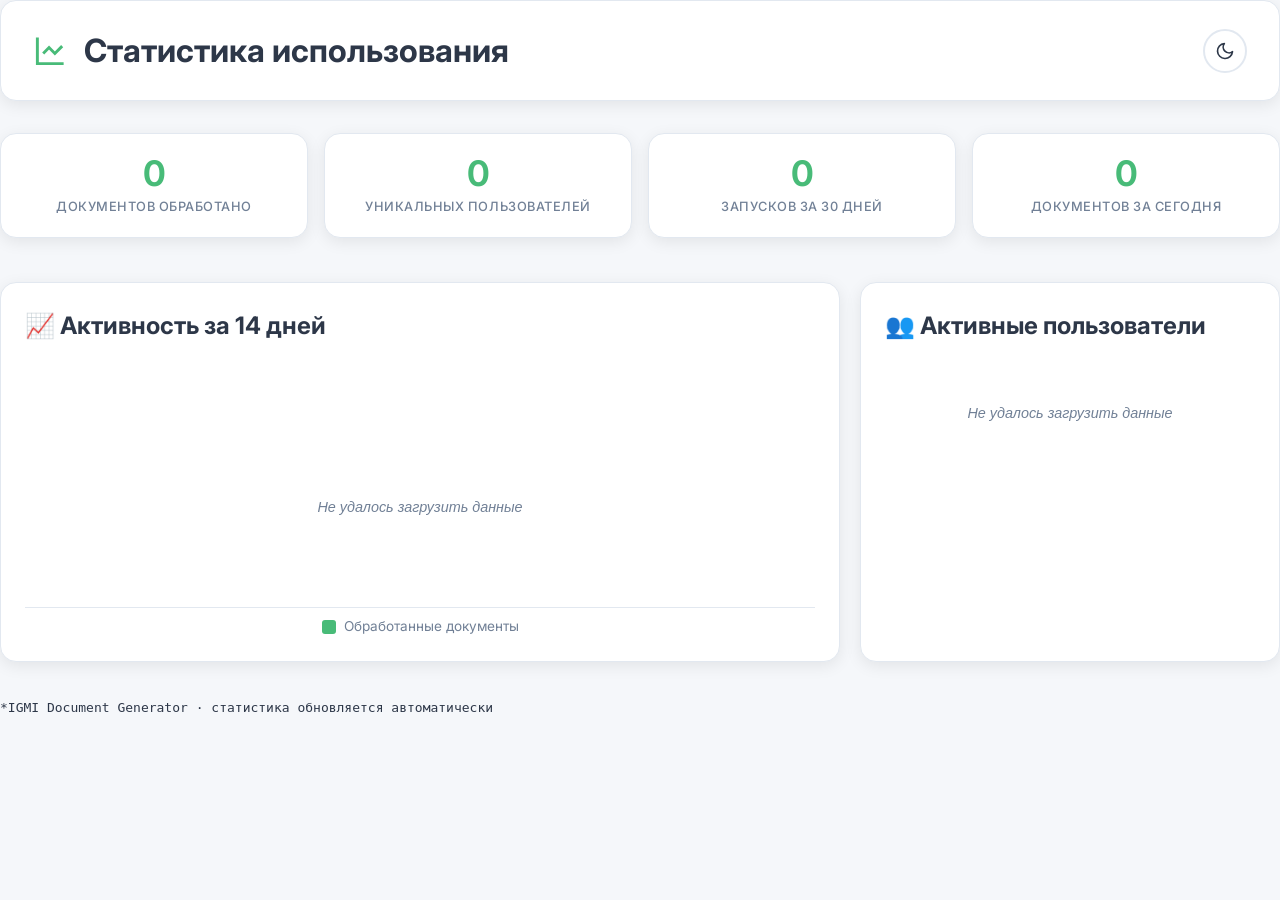
==== commit e697bb7f: "front3" ====
--- a/frontend/stats.html
+++ b/frontend/stats.html
@@ -19,11 +19,9 @@
   </div>
   <div class="header__actions">
 <button class="theme-toggle" id="themeToggle" aria-label="Переключить тему">
-  <!-- Луна: видна в светлой теме (чтобы переключиться на тёмную) -->
   <svg class="theme-icon icon-moon" viewBox="0 0 24 24" fill="none" stroke="currentColor" stroke-width="2" stroke-linecap="round" stroke-linejoin="round">
     <path d="M21 12.79A9 9 0 1 1 11.21 3 7 7 0 0 0 21 12.79z"></path>
   </svg>
-  <!-- Солнце: видно в тёмной теме (чтобы переключиться на светлую) -->
   <svg class="theme-icon icon-sun" viewBox="0 0 24 24" fill="none" stroke="currentColor" stroke-width="2" stroke-linecap="round" stroke-linejoin="round">
     <circle cx="12" cy="12" r="5"></circle>
     <line x1="12" y1="1" x2="12" y2="3"></line>
--- a/frontend/style.css
+++ b/frontend/style.css
@@ -1,4 +1,3 @@
-/* ===== CSS-переменные (тёмная тема по умолчанию) ===== */
 :root {
   --bg-primary: #1a1a2e;
   --bg-secondary: #16213e;
@@ -17,7 +16,6 @@
   --transition: all 0.3s cubic-bezier(0.4, 0, 0.2, 1);
   --font: 'Inter', -apple-system, BlinkMacSystemFont, sans-serif;
 
-  /* Алиасы для страницы статистики (только прямые, без обратных!) */
   --primary: var(--accent);
   --primary-hover: var(--accent-hover);
   --primary-soft: var(--accent-light);
@@ -28,6 +26,7 @@
   --text-muted: var(--text-secondary);
   --mono: 'JetBrains Mono', 'Consolas', monospace;
 }
+
 [data-theme="light"] {
   --bg-primary: #f5f7fa;
   --bg-secondary: #ffffff;
@@ -42,7 +41,6 @@
   --border: #e2e8f0;
   --shadow: 0 4px 16px rgba(0, 0, 0, 0.08);
 
-  /* Алиасы для статистики в светлой теме */
   --primary: var(--success);
   --primary-hover: #38a169;
   --primary-soft: var(--success-light);
@@ -54,7 +52,6 @@
   --mono: 'JetBrains Mono', 'Consolas', monospace;
 }
 
-/* ===== Базовые стили ===== */
 * { box-sizing: border-box; margin: 0; padding: 0; }
 
 body {
@@ -80,7 +77,6 @@
 
 .container { max-width: 1600px; margin: 0 auto; padding: 2rem; min-height: 100vh; }
 
-/* ===== Шапка ===== */
 .header {
   display: flex;
   justify-content: space-between;
@@ -91,6 +87,18 @@
   border-radius: var(--radius);
   box-shadow: var(--shadow);
   border: 1px solid var(--border);
+}
+
+.header__brand {
+  display: flex;
+  align-items: center;
+  gap: 1rem;
+}
+
+.header__logo {
+  width: 35px;
+  height: 35px;
+  color: var(--primary);
 }
 
 .header__title {
@@ -102,18 +110,7 @@
   -webkit-text-fill-color: transparent;
 }
 
-.header__nav { display: flex; gap: 1rem; align-items: center; }
-
-.nav-link {
-  padding: 0.5rem 1.25rem;
-  border-radius: var(--radius-sm);
-  text-decoration: none;
-  color: var(--text-secondary);
-  font-weight: 500;
-  transition: var(--transition);
-}
-
-.nav-link:hover { color: var(--accent); background: var(--accent-light); }
+.header__actions { display: flex; gap: 1rem; align-items: center; }
 
 .theme-toggle {
   width: 44px; height: 44px;
@@ -129,8 +126,27 @@
 
 .theme-toggle:hover { border-color: var(--accent); transform: rotate(20deg); }
 
-/* ===== Главная страница: сетка ===== */
-.main-grid { display: grid; grid-template-columns: 1fr 400px; gap: 2rem; margin-bottom: 2rem; align-items: start; }
+.theme-toggle .theme-icon {
+  width: 20px;
+  height: 20px;
+}
+
+[data-theme="light"] .icon-sun { display: none; }
+[data-theme="light"] .icon-moon { display: block; }
+
+[data-theme="dark"] .icon-sun { display: block; }
+[data-theme="dark"] .icon-moon { display: none; }
+
+:root:not([data-theme]) .icon-sun { display: block; }
+:root:not([data-theme]) .icon-moon { display: none; }
+
+.main-grid {
+  display: grid;
+  grid-template-columns: 1fr 400px;
+  gap: 2rem;
+  margin-bottom: 2rem;
+  align-items: start;
+}
 
 .upload-section {
   background: var(--bg-card);
@@ -140,9 +156,158 @@
   border: 1px solid var(--border);
 }
 
-.section-title { font-size: 1.25rem; font-weight: 600; margin-bottom: 1.5rem; color: var(--text-primary); }
-
-/* ===== Drop Zone ===== */
+.section-title {
+  font-size: 1.25rem;
+  font-weight: 600;
+  margin-bottom: 1.5rem;
+  color: var(--text-primary);
+  flex-shrink: 0; 
+}
+
+.recent-files {
+  background: var(--bg-card);
+  border-radius: var(--radius);
+  padding: 1.5rem;
+  box-shadow: var(--shadow);
+  border: 1px solid var(--border);
+
+  position: sticky;
+  top: 2rem;
+
+  max-height: calc(100vh - 4rem);
+
+  display: flex;
+  flex-direction: column;
+  gap: 0;
+}
+
+.recent-files__list {
+  display: flex;
+  flex-direction: column;
+  gap: 0.75rem;
+
+  flex: 1;
+
+  min-height: 0;
+
+  overflow-y: auto;
+  overflow-x: hidden;
+
+  padding-right: 4px;
+}
+
+.file-group {
+  border: 1px solid var(--border);
+  border-radius: var(--radius-sm);
+  overflow: hidden;
+  background: var(--bg-secondary);
+  flex-shrink: 0; /* группа не сжимается */
+}
+
+.file-group__header {
+  width: 100%;
+  display: flex;
+  align-items: center;
+  gap: 0.6rem;
+  padding: 0.75rem 1rem;
+  background: transparent;
+  border: none;
+  cursor: pointer;
+  font-family: var(--font);
+  color: var(--text-primary);
+  text-align: left;
+  transition: var(--transition);
+}
+
+.file-group__header:hover { background: var(--accent-light); }
+
+.file-group__chevron {
+  font-size: 0.7rem;
+  color: var(--text-secondary);
+  transition: transform 0.25s ease;
+  flex-shrink: 0;
+}
+
+.file-group--collapsed .file-group__chevron { transform: rotate(-90deg); }
+
+.file-group__name {
+  flex: 1;
+  font-weight: 600;
+  font-size: 0.9rem;
+  white-space: nowrap;
+  overflow: hidden;
+  text-overflow: ellipsis;
+}
+
+.file-group__count {
+  font-size: 0.75rem;
+  font-weight: 600;
+  color: var(--text-secondary);
+  background: var(--bg-primary);
+  border-radius: 999px;
+  padding: 0.15rem 0.55rem;
+  flex-shrink: 0;
+}
+
+.file-group__files {
+  display: flex;
+  flex-direction: column;
+  gap: 0.5rem;
+  padding: 0 0.6rem 0.6rem;
+  max-height: 280px;        
+  overflow-y: auto;         
+}
+
+.file-group--collapsed .file-group__files { display: none; }
+
+.file-item {
+  display: flex;
+  align-items: center;
+  justify-content: space-between;
+  padding: 0.85rem;
+  background: var(--bg-primary);
+  border-radius: var(--radius-sm);
+  transition: var(--transition);
+  flex-shrink: 0;
+}
+
+.file-item:hover { transform: translateX(4px); background: var(--accent-light); }
+
+.file-item__info { flex: 1; min-width: 0; }
+
+.file-item__name {
+  font-weight: 600;
+  color: var(--text-primary);
+  margin-bottom: 0.25rem;
+  font-size: 0.9rem;
+  white-space: nowrap;
+  overflow: hidden;
+  text-overflow: ellipsis;
+}
+
+.file-item__date { font-size: 0.75rem; color: var(--text-secondary); }
+
+.file-item__download {
+  padding: 0.5rem 0.85rem;
+  background: var(--accent);
+  color: white;
+  border: none;
+  border-radius: var(--radius-sm);
+  cursor: pointer;
+  transition: var(--transition);
+  font-size: 0.8rem;
+  flex-shrink: 0;
+  margin-left: 0.75rem;
+  text-decoration: none;
+  display: inline-flex;
+  align-items: center;
+  justify-content: center;
+}
+
+.file-item__download:hover { background: var(--accent-hover); }
+
+.empty-state { text-align: center; padding: 2rem; color: var(--text-secondary); }
+
 .drop-zone {
   border: 3px dashed var(--border);
   border-radius: var(--radius);
@@ -172,7 +337,6 @@
 
 .file-info__size { font-size: 0.875rem; color: var(--text-secondary); }
 
-/* ===== Поле названия проекта ===== */
 .project-field {
   margin-top: 1rem;
   padding: 1rem;
@@ -211,6 +375,17 @@
   border-color: var(--accent);
 }
 
+.project-field__input.invalid {
+  border-color: #dc2626;
+  background: rgba(220, 38, 38, 0.05);
+}
+
+.project-field__input.invalid:focus {
+  outline: none;
+  border-color: #dc2626;
+  box-shadow: 0 0 0 3px rgba(220, 38, 38, 0.15);
+}
+
 .project-field__hint {
   margin-top: 0.5rem;
   font-size: 0.75rem;
@@ -305,6 +480,23 @@
 
 .progress-done__icon { font-size: 1.3rem; }
 
+.progress-done__close {
+  margin-left: auto;
+  background: transparent;
+  border: none;
+  color: inherit;
+  font-size: 1.4rem;
+  line-height: 1;
+  cursor: pointer;
+  padding: 0.25rem 0.5rem;
+  border-radius: var(--radius-sm);
+  transition: background var(--transition);
+}
+
+.progress-done__close:hover {
+  background: rgba(0, 0, 0, 0.08);
+}
+
 .actions { margin-top: 2rem; display: flex; gap: 1rem; }
 
 .btn {
@@ -341,133 +533,6 @@
 
 @keyframes spin { to { transform: rotate(360deg); } }
 
-/* ===== Список готовых файлов ===== */
-.recent-files {
-  background: var(--bg-card);
-  border-radius: var(--radius);
-  padding: 1.5rem;
-  box-shadow: var(--shadow);
-  border: 1px solid var(--border);
-  display: flex;
-  flex-direction: column;
-}
-
-.recent-files__list {
-  display: flex;
-  flex-direction: column;
-  gap: 0.75rem;
-  max-height: calc(100vh - 220px);
-  overflow-y: auto;
-  padding-right: 4px;
-}
-
-.file-group {
-  border: 1px solid var(--border);
-  border-radius: var(--radius-sm);
-  overflow: hidden;
-  background: var(--bg-secondary);
-}
-
-.file-group__header {
-  width: 100%;
-  display: flex;
-  align-items: center;
-  gap: 0.6rem;
-  padding: 0.75rem 1rem;
-  background: transparent;
-  border: none;
-  cursor: pointer;
-  font-family: var(--font);
-  color: var(--text-primary);
-  text-align: left;
-  transition: var(--transition);
-}
-
-.file-group__header:hover { background: var(--accent-light); }
-
-.file-group__chevron {
-  font-size: 0.7rem;
-  color: var(--text-secondary);
-  transition: transform 0.25s ease;
-  flex-shrink: 0;
-}
-
-.file-group--collapsed .file-group__chevron { transform: rotate(-90deg); }
-
-.file-group__name {
-  flex: 1;
-  font-weight: 600;
-  font-size: 0.9rem;
-  white-space: nowrap;
-  overflow: hidden;
-  text-overflow: ellipsis;
-}
-
-.file-group__count {
-  font-size: 0.75rem;
-  font-weight: 600;
-  color: var(--text-secondary);
-  background: var(--bg-primary);
-  border-radius: 999px;
-  padding: 0.15rem 0.55rem;
-  flex-shrink: 0;
-}
-
-.file-group__files {
-  display: flex;
-  flex-direction: column;
-  gap: 0.5rem;
-  padding: 0 0.6rem 0.6rem;
-}
-
-.file-group--collapsed .file-group__files { display: none; }
-
-.file-item {
-  display: flex; align-items: center; justify-content: space-between;
-  padding: 0.85rem;
-  background: var(--bg-primary);
-  border-radius: var(--radius-sm);
-  transition: var(--transition);
-}
-
-.file-item:hover { transform: translateX(4px); background: var(--accent-light); }
-
-.file-item__info { flex: 1; min-width: 0; }
-
-.file-item__name {
-  font-weight: 600;
-  color: var(--text-primary);
-  margin-bottom: 0.25rem;
-  font-size: 0.9rem;
-  white-space: nowrap;
-  overflow: hidden;
-  text-overflow: ellipsis;
-}
-
-.file-item__date { font-size: 0.75rem; color: var(--text-secondary); }
-
-.file-item__download {
-  padding: 0.5rem 0.85rem;
-  background: var(--accent);
-  color: white;
-  border: none;
-  border-radius: var(--radius-sm);
-  cursor: pointer;
-  transition: var(--transition);
-  font-size: 0.8rem;
-  flex-shrink: 0;
-  margin-left: 0.75rem;
-  text-decoration: none;
-  display: inline-flex;
-  align-items: center;
-  justify-content: center;
-}
-
-.file-item__download:hover { background: var(--accent-hover); }
-
-.empty-state { text-align: center; padding: 2rem; color: var(--text-secondary); }
-
-/* ===== Toast-уведомление ===== */
 .toast {
   position: fixed;
   bottom: 2rem;
@@ -496,16 +561,11 @@
   to { opacity: 1; transform: translateY(0); }
 }
 
-/* ===== Scrollbar ===== */
 ::-webkit-scrollbar { width: 8px; height: 8px; }
 ::-webkit-scrollbar-track { background: var(--bg-secondary); }
 ::-webkit-scrollbar-thumb { background: var(--border); border-radius: 4px; }
 ::-webkit-scrollbar-thumb:hover { background: var(--accent); }
 
-/* ===================================================== */
-/* СТРАНИЦА СТАТИСТИКИ                                   */
-/* ===================================================== */
-
 .stats-layout {
   display: flex;
   flex-direction: column;
@@ -513,7 +573,6 @@
   flex: 1;
 }
 
-/* Счётчики сверху */
 .counters {
   display: grid;
   grid-template-columns: repeat(4, 1fr);
@@ -553,7 +612,6 @@
   letter-spacing: 0.04em;
 }
 
-/* Сетка: график + пользователи */
 .stats-grid {
   display: grid;
   grid-template-columns: 2fr 1fr;
@@ -575,10 +633,6 @@
 .stats-card .section-title {
   margin-bottom: 0;
 }
-
-/* ========================================= */
-/* ГИСТОГРАММА — ключевой блок               */
-/* ========================================= */
 
 .chart-container {
   height: 280px;
@@ -670,10 +724,6 @@
   background: var(--primary);
 }
 
-/* ========================================= */
-/* СПИСОК ПОЛЬЗОВАТЕЛЕЙ                      */
-/* ========================================= */
-
 .users-list {
   padding: 0.5rem;
   overflow-y: auto;
@@ -742,7 +792,6 @@
   margin-top: 0.15rem;
 }
 
-/* Плейсхолдер (при пустых данных) */
 .placeholder {
   color: var(--text-muted);
   font-style: italic;
@@ -752,10 +801,15 @@
   font-size: 0.9rem;
 }
 
-/* ===== Адаптив ===== */
 @media (max-width: 1200px) {
   .main-grid { grid-template-columns: 1fr; }
-  .recent-files__list { max-height: 400px; }
+  .recent-files {
+    position: static;          
+    max-height: 500px;         
+  }
+  .recent-files__list {
+    max-height: 400px;
+  }
   .stats-grid { grid-template-columns: 1fr; }
 }
 
@@ -774,62 +828,4 @@
   .counters { grid-template-columns: 1fr; }
   .counter__value { font-size: 1.8rem; }
   .chart-container { height: 220px; }
-}
-
-/* Подсветка невалидного поля названия проекта */
-.project-field__input.invalid {
-  border-color: #dc2626;
-  background: rgba(220, 38, 38, 0.05);
-}
-
-.project-field__input.invalid:focus {
-  outline: none;
-  border-color: #dc2626;
-  box-shadow: 0 0 0 3px rgba(220, 38, 38, 0.15);
-}
-
-.header__logo {
-  width: 35px;
-  height: 35px;
-  color: var(--primary);
-}
-
-/* ===== Иконки переключателя темы ===== */
-.theme-toggle .theme-icon {
-  width: 20px;
-  height: 20px;
-}
-
-/* В светлой теме показываем луну, солнце скрываем */
-[data-theme="light"] .icon-sun { display: none; }
-[data-theme="light"] .icon-moon { display: block; }
-
-/* В тёмной теме показываем солнце, луну скрываем */
-[data-theme="dark"] .icon-sun { display: block; }
-[data-theme="dark"] .icon-moon { display: none; }
-
-/* Fallback: если data-theme не установлен, считаем тёмной по умолчанию */
-:root:not([data-theme]) .icon-sun { display: block; }
-:root:not([data-theme]) .icon-moon { display: none; }
-
-/* Крестик закрытия плашки завершения */
-.progress-done {
-  margin-top: 1.25rem;
-}
-
-.progress-done__close {
-  margin-left: auto;
-  background: transparent;
-  border: none;
-  color: inherit;
-  font-size: 1.4rem;
-  line-height: 1;
-  cursor: pointer;
-  padding: 0.25rem 0.5rem;
-  border-radius: var(--radius-sm);
-  transition: background var(--transition);
-}
-
-.progress-done__close:hover {
-  background: rgba(0, 0, 0, 0.08);
 }
